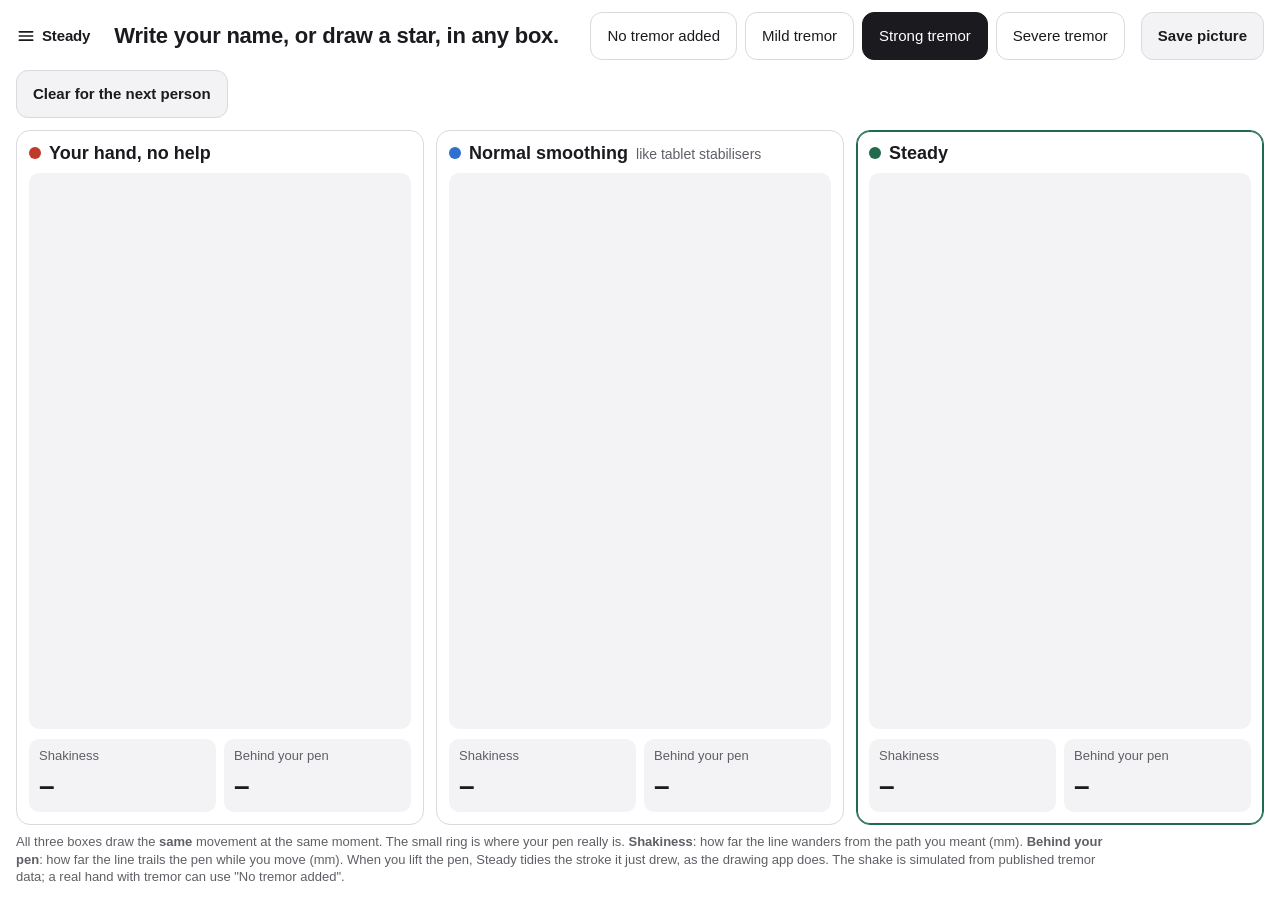
==== booth.html @ d8437a76 "Booth demo page and "isn't this just smoothing?" answer - booth.html ("Try Steady"): the same moveme" ====
<!doctype html>
<html lang="en">
<head>
<meta charset="utf-8">
<meta name="viewport" content="width=device-width, initial-scale=1, viewport-fit=cover">
<meta name="color-scheme" content="light">
<link rel="manifest" href="manifest.webmanifest">
<link rel="apple-touch-icon" href="icons/apple-touch-icon.png">
<meta name="theme-color" content="#1f6b4e">
<title>Try Steady</title>
<link rel="stylesheet" href="css/booth.css?v=24">
</head>
<body>
<header class="bar">
  <button class="mark site-menu" data-site-menu title="All pages">Steady</button>
  <p id="prompt" class="prompt" aria-live="polite">Write your name, or draw a star, in any box.</p>
  <div class="hand" role="group" aria-label="Simulated tremor added to your hand"></div>
  <button id="savePic" class="next">Save picture</button>
  <button id="next" class="next">Clear for the next person</button>
</header>

<main class="panels">
  <section class="panel" data-k="raw">
    <h2><span class="dot raw"></span>Your hand, no help</h2>
    <div class="pad"><canvas aria-label="Drawing area: your hand with no help"></canvas></div>
    <dl class="stats"><div><dt>Shakiness</dt><dd data-s="wob">–</dd></div><div><dt>Behind your pen</dt><dd data-s="lag">–</dd></div></dl>
  </section>
  <section class="panel" data-k="ema">
    <h2><span class="dot ema"></span>Normal smoothing <small>like tablet stabilisers</small></h2>
    <div class="pad"><canvas aria-label="Drawing area: normal smoothing"></canvas></div>
    <dl class="stats"><div><dt>Shakiness</dt><dd data-s="wob">–</dd></div><div><dt>Behind your pen</dt><dd data-s="lag">–</dd></div></dl>
  </section>
  <section class="panel steady" data-k="steady">
    <h2><span class="dot steady"></span>Steady <small id="hz"></small></h2>
    <div class="pad"><canvas aria-label="Drawing area: Steady"></canvas></div>
    <dl class="stats"><div><dt>Shakiness</dt><dd data-s="wob">–</dd></div><div><dt>Behind your pen</dt><dd data-s="lag">–</dd></div></dl>
  </section>
</main>

<footer class="foot">
  <p>All three boxes draw the <b>same</b> movement at the same moment. The small ring is where your pen really is.
    <b>Shakiness</b>: how far the line wanders from the path you meant (mm). <b>Behind your pen</b>: how far the line trails the pen while you move (mm). When you lift the pen, Steady tidies the
    stroke it just drew, as the drawing app does.
    The shake is simulated from published tremor data; a real hand with tremor can use "No tremor added".</p>
</footer>

<script type="module" src="js/booth.js?v=24"></script>
<script type="module" src="js/sitemenu.js?v=24"></script>
<script>if ('serviceWorker' in navigator) navigator.serviceWorker.register('sw.js').catch(() => {});</script>
</body>
</html>
---- css/booth.css ----
/* Booth demo ("Try Steady"): three boxes draw the same movement side by side. Big type, big targets, no sliders. */
:root {
  --paper: #ffffff;
  --ink: #1b1b1f;
  --muted: #5f6066;
  --line: #d9d9de;
  --panel-2: #f3f3f5;
  --steady: #1f6b4e;
  --raw: #c0392b;
  --ema: #2f6fce;
  --radius: 14px;
  --font: -apple-system, BlinkMacSystemFont, "Segoe UI", Roboto, "Helvetica Neue", Arial, sans-serif;
  color-scheme: light;
}
* { box-sizing: border-box; }
html, body { margin: 0; height: 100%; background: var(--paper); color: var(--ink); font: 15px/1.35 var(--font);
  -webkit-font-smoothing: antialiased; }
body { display: flex; flex-direction: column; min-height: 100dvh; }
button { font: inherit; color: inherit; }

.bar { display: flex; flex-wrap: wrap; align-items: center; gap: 10px 16px; padding: 12px 16px 8px; }
.mark { font-size: 17px; }
.prompt { flex: 1 1 280px; margin: 0; font-size: 22px; font-weight: 650; letter-spacing: -.01em; }
.hand { display: flex; flex-wrap: wrap; gap: 8px; }
.hand button, .next { min-height: 48px; padding: 0 16px; border-radius: 12px; border: 1px solid var(--line); background: #fff; cursor: pointer; }
.hand button[aria-pressed="true"] { background: var(--ink); border-color: var(--ink); color: #fff; }
.next { background: var(--panel-2); font-weight: 600; }
.next:hover, .hand button:hover { border-color: var(--ink); }
button:focus-visible { outline: 2px solid var(--ink); outline-offset: 2px; }

.panels { flex: 1; display: grid; grid-template-columns: repeat(3, 1fr); gap: 12px; padding: 4px 16px 8px; min-height: 0; }
.panel { display: flex; flex-direction: column; min-width: 0; min-height: 0; border: 1px solid var(--line); border-radius: var(--radius);
  padding: 10px 12px 12px; background: #fff; }
.panel.steady { border-color: var(--steady); box-shadow: 0 0 0 1px var(--steady) inset; }
.panel h2 { margin: 0 0 8px; font-size: 18px; font-weight: 650; display: flex; align-items: baseline; gap: 8px; flex-wrap: wrap; }
.panel h2 small { font-size: 14px; font-weight: 400; color: var(--muted); }
.panel.steady h2 small { color: var(--steady); font-weight: 600; }
.dot { width: 12px; height: 12px; border-radius: 50%; display: inline-block; flex: none; align-self: center; }
.dot.raw { background: var(--raw); } .dot.ema { background: var(--ema); } .dot.steady { background: var(--steady); }
.pad { flex: 1; position: relative; min-height: 220px; border-radius: 10px; background: var(--panel-2); overflow: hidden; }
.pad canvas { position: absolute; inset: 0; width: 100%; height: 100%; touch-action: none; cursor: crosshair; display: block; }

.stats { display: grid; grid-template-columns: 1fr 1fr; gap: 8px; margin: 10px 0 0; }
.stats div { background: var(--panel-2); border-radius: 10px; padding: 8px 10px; }
.stats dt { font-size: 13px; color: var(--muted); }
.stats dd { margin: 2px 0 0; font-size: 28px; font-weight: 700; letter-spacing: -.02em; font-variant-numeric: tabular-nums; }
.stats dd.good { color: var(--steady); } .stats dd.bad { color: var(--raw); }

.foot { padding: 0 16px 14px; color: var(--muted); font-size: 13px; }
.foot p { margin: 0; max-width: 1100px; }

@media (max-width: 860px) {
  html, body { height: auto; }
  .panels { grid-template-columns: 1fr; flex: none; }
  .pad { min-height: 180px; height: 26vh; flex: none; }
  .prompt { font-size: 19px; }
  .stats dd { font-size: 22px; }
}
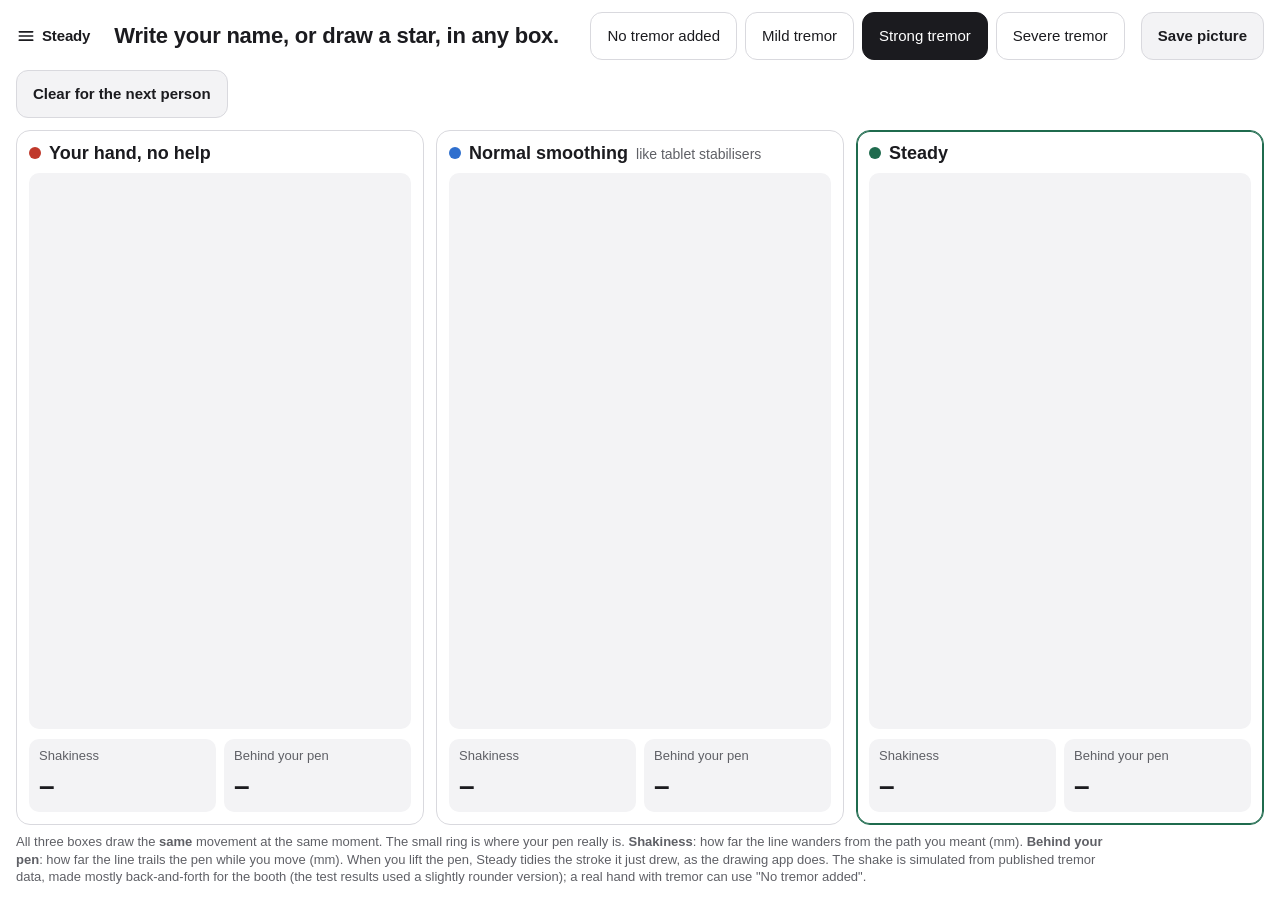
==== commit 5d8c12b1: "Booth: more realistic simulated tremor (back-and-forth, keeps shaking while paused), ?v=25 Co-Author" ====
--- a/booth.html
+++ b/booth.html
@@ -8,7 +8,7 @@
 <link rel="apple-touch-icon" href="icons/apple-touch-icon.png">
 <meta name="theme-color" content="#1f6b4e">
 <title>Try Steady</title>
-<link rel="stylesheet" href="css/booth.css?v=24">
+<link rel="stylesheet" href="css/booth.css?v=25">
 </head>
 <body>
 <header class="bar">
@@ -41,11 +41,12 @@
   <p>All three boxes draw the <b>same</b> movement at the same moment. The small ring is where your pen really is.
     <b>Shakiness</b>: how far the line wanders from the path you meant (mm). <b>Behind your pen</b>: how far the line trails the pen while you move (mm). When you lift the pen, Steady tidies the
     stroke it just drew, as the drawing app does.
-    The shake is simulated from published tremor data; a real hand with tremor can use "No tremor added".</p>
+    The shake is simulated from published tremor data, made mostly back-and-forth for the booth (the test results
+    used a slightly rounder version); a real hand with tremor can use "No tremor added".</p>
 </footer>
 
-<script type="module" src="js/booth.js?v=24"></script>
-<script type="module" src="js/sitemenu.js?v=24"></script>
+<script type="module" src="js/booth.js?v=25"></script>
+<script type="module" src="js/sitemenu.js?v=25"></script>
 <script>if ('serviceWorker' in navigator) navigator.serviceWorker.register('sw.js').catch(() => {});</script>
 </body>
 </html>
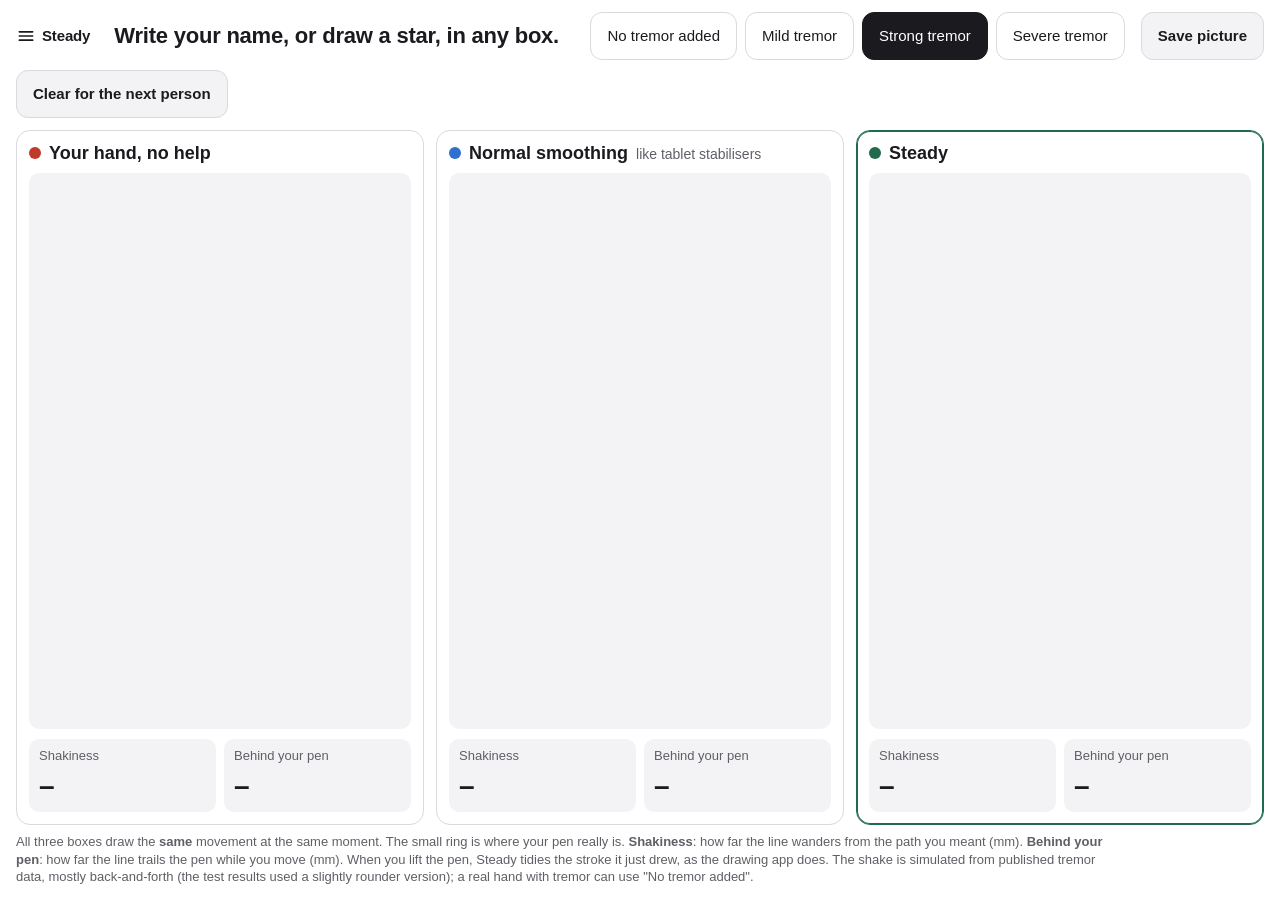
==== commit ab5913b6: "Back-and-forth simulated tremor on every page, keeps shaking while paused; new board image; ?v=26 Co" ====
--- a/booth.html
+++ b/booth.html
@@ -8,7 +8,7 @@
 <link rel="apple-touch-icon" href="icons/apple-touch-icon.png">
 <meta name="theme-color" content="#1f6b4e">
 <title>Try Steady</title>
-<link rel="stylesheet" href="css/booth.css?v=25">
+<link rel="stylesheet" href="css/booth.css?v=26">
 </head>
 <body>
 <header class="bar">
@@ -41,12 +41,12 @@
   <p>All three boxes draw the <b>same</b> movement at the same moment. The small ring is where your pen really is.
     <b>Shakiness</b>: how far the line wanders from the path you meant (mm). <b>Behind your pen</b>: how far the line trails the pen while you move (mm). When you lift the pen, Steady tidies the
     stroke it just drew, as the drawing app does.
-    The shake is simulated from published tremor data, made mostly back-and-forth for the booth (the test results
-    used a slightly rounder version); a real hand with tremor can use "No tremor added".</p>
+    The shake is simulated from published tremor data, mostly back-and-forth (the test results used a slightly rounder
+    version); a real hand with tremor can use "No tremor added".</p>
 </footer>
 
-<script type="module" src="js/booth.js?v=25"></script>
-<script type="module" src="js/sitemenu.js?v=25"></script>
+<script type="module" src="js/booth.js?v=26"></script>
+<script type="module" src="js/sitemenu.js?v=26"></script>
 <script>if ('serviceWorker' in navigator) navigator.serviceWorker.register('sw.js').catch(() => {});</script>
 </body>
 </html>
